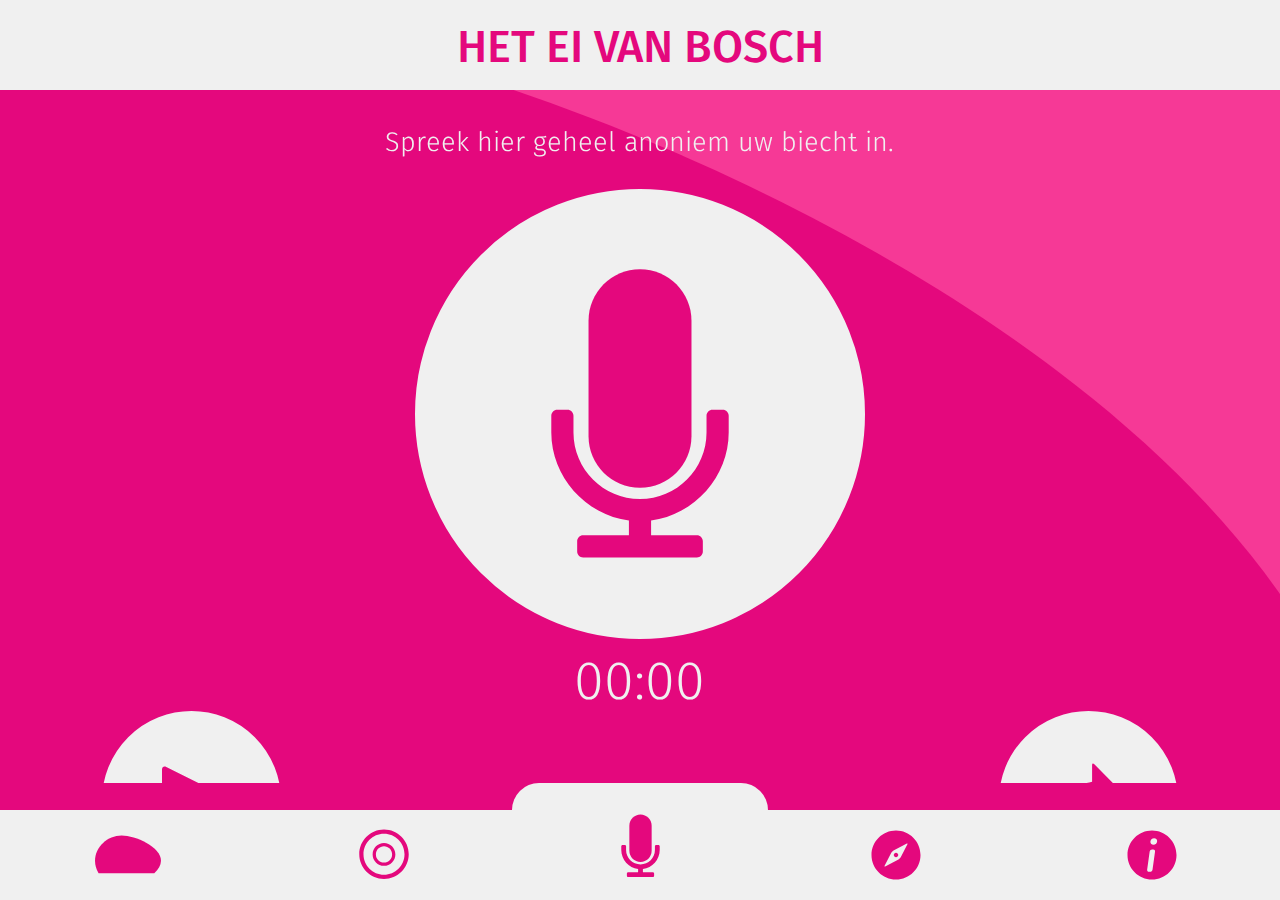
==== www/index.html @ 4fcfcecf "betere nav buttons" ====
<!DOCTYPE html>
<html lang="nl">
	<head>
		<title>HET EI VAN BOSCH</title>
		<meta charset="UTF-8"/>
		<meta name="viewport" content="user-scalable=no, initial-scale=1, maximum-scale=1, minimum-scale=1, target-densitydpi=device-dpi"/>
		<link rel="stylesheet" href="css/heteivanbosch.css">
		<script src="js/jquery-1.11.1.min.js"></script>
		<script src="phonegap.js"></script>
		<script src="js/heteivanbosch.js"></script>
		<script src="js/audiorecord.js"></script>
	</head>
	<body onload="loadScript()">

		<div id="background"></div>

		<header class="titel">
			<h1>HET EI VAN BOSCH</h1>
		</header>

<!-- section 1 Ei-->
		<section class="hide" id="pagina1">
			<h2>Het Ei van Bosch</h2>
			<p>
				Spijt is menselijk. Als je om je heen kijkt heeft iedereen die hier rondloopt ooit wel iets gedaan waar hij of zij spijt van heeft. Wat zijn jouw geheimen? Wat zou je terug willen draaien? Of het nou gaat om een snoepje dat je vroeger stiekem hebt gestolen bij die vertrouwde supermarkt om de hoek, of  om een vervelende opmerking in een dronken bui; met je verstand ben je ervan overtuigd dat je iets gedaan hebt wat je beter niet had kunnen doen. Je hebt een gevoel van schaamte omdat je je zonden ontdekt hebt, of omdat anderen je zonden hebben ontdekt.
			</p>
			<p>
				In het ei van Bosch kun je jezelf verlossen van deze spijt en schaamte. Spreek dit uit naar de bezoekers in het ei, of geef jezelf anoniem bloot via deze app. Zo kun je zonder enige schaamte herboren het ei achter je laten.
			</p>
		</section>

<!-- section 2 Shine -->
		<section class="hide" id="pagina2">
			<h2>Shine Festival</h2>
			<p>
				Het Ei van Bosch staat oorspronkelijk niet op het terrein van Shine, maar op een schildersdoek van Jheronimus Bosch. Met het jaar van Bosch in 2016 in het vooruitzicht heeft het volledige festival zich laten inspireren door dit doek; de Tuin der Lusten.
			</p>
		</section>

<!-- section 3 Mic -->
		<section class="show" id="pagina3">
			<p>
				Spreek hier geheel anoniem uw biecht in.
			</p>
			<div id="btnStart" class="btnRecord up"></div>
			<p id="textSecondsLeft">
				00:00
			</p>
			<div id="btnPlay" class="btnRecord up"></div>
			<div id="btnSend" class="btnRecord up"></div>
		</section>

<!-- section 4 Kompas -->
		<section class="hide" id="pagina4">
			<p>
				Volg de weg naar het Ei om uw biecht volledig ongedaan te maken.
			</p>
			<div>
				<img id="kompas" src="img/kompas.svg" alt="Kompas">
				<img id="weizer" src="img/weizer.svg" alt="Volg de weizer">
				<p id="afstand">afstand</p>
			</div>
			<!-- Volgende is niet nodig, alleen voor testdoeleinden -->
			<p id="info"><span id="geo"></span><br><span id="com"></span></p>
		</section>

<!-- section 5 Colofon -->
		<section class="hide" id="pagina5">
			<h2>Colofon</h2>
			<p>
				<h3>Studenten</h3>
				<ul>
					<li>Lucy Lin</li>
					<li>Luuk Marschalk</li>
					<li>Boudewijn Naaijkens</li>
					<li>Jeanic Smits</li>
					<li>Marit Welsing</li>
				</ul>
				<br>
				<h3>Docenten</h3>
				<ul>
					<li>Peter Hoens</li>
					<li>Bertus Rosier</li>
					<li>Frans van Seggelen</li>
					<li>Robert de Vaan</li>
					<li>Martijn Schuurmans</li>
					<li>Stijn Smulders</li>
					<li>Patty de Vaan-Verboord</li>
				</ul>
				<br>
				<h3>Contact</h3>
				<ul>
					<li><a href="mailto:heteivanbosch@gmail.com">heteivanbosch@gmail.com</a></li>
				</ul>
				<br>
				<ul>
					<li>Shine Bosch Arts Festival</li>
					<li>Communication &amp; Multimedia Design<br>
						Avans Hogeschool 's-Hertogenbosch</li>
				</ul>
			</p>
		</section>

<!-- buttons -->
		<nav>
			<div class="up" id="btnEi"></div>
			<div class="up" id="btnShine"></div>
			<div class="up" id="btnMic"></div>
			<div class="up" id="btnKompas"></div>
			<div class="up" id="btnColofon"></div>
		</nav>
	</body>
</html>
---- www/css/heteivanbosch.css ----
/* 
	#e4087d - kleur
	#f63996 - kleur (licht)
	#f0f0f0 - wit
*/

/* Algemene style elementen -------------------------------------------------*/
@font-face {font-family: "Fira Sans"; src: url("../fonts/FiraSans-Light.ttf"); font-weight: 300;}
@font-face {font-family: "Fira Sans"; src: url("../fonts/FiraSans-Medium.ttf"); font-weight: 500;}

* {
	margin: 0;
	padding: 0;
	border-width: 0;
	border-style: none;
	font-family: "Fira Sans";
	font-size: 3vh;
	font-weight: 300;
	line-height: 4vh;
	color: #f0f0f0;
}

html, body {
	height: 100%;
	background-color: #f63996;
}

#background {
	background-image: url("../img/achtergrond.svg");
	background-size: 100%;
	background-repeat: no-repeat;
	position: fixed;
	width: 350vmin;   /*  300vw */
	height: 200vmin;  /*  172vw */
	left: -150vmin;   /* -120vw */
	bottom: 0;
}

header {
	position: fixed;
	width: 100vw;
	height: 10vh;
	background-color: #f0f0f0;
}

h1 {
	font-size: 5vh;
	font-weight: 500;
	text-align: center;
	color: #e4087d;
	padding-top: 3.5vh;
}

h2 {
	font-weight: 500;
	font-size: 4vh;
	line-height: 6vh;
}

h3 {
	font-weight: 500;
	font-size: 3vh;
	line-height: 5vh;
}

section {
	padding: 2vh 8vw;
	position: fixed;
	top: 12vh;
	bottom: 13vh;
	width: 84vw;
	overflow-y: auto;
}

p {
	text-align: justify;
	margin-bottom: 1vh;
}

nav {
	position: fixed;
	bottom: 0;
	width: 100vw;
	height: 12vh;
}

nav div {
	display: block;
	position: fixed;
	bottom: 0;
	height: 10vh;
	width: 20vw;
	background-color: #f0f0f0;
	background-size: 10vh;
	background-repeat: no-repeat;
	background-position: center;
}

#btnEi {background-image: url("../img/icon/up_ei.svg"); left: 0vw;}
#btnEi.down {background-image: url("../img/icon/down_ei.svg");}
#btnShine {background-image: url("../img/icon/up_shine.svg"); left: 20vw;}
#btnShine.down {background-image: url("../img/icon/down_shine.svg");}
#btnMic {background-image: url("../img/icon/up_mic.svg"); left: 40vw;
	background-size: 13vh;
	box-sizing: border-box;
	-webkit-box-sizing: border-box;
	-moz-box-sizing: border-box;
	height: 13vh;
	border: 1vh solid #f0f0f0;
	border-bottom: 0;
	border-radius: 3vh 3vh 0 0;
}
#btnMic.down {background-image: url("../img/icon/down_mic.svg");}
#btnKompas {background-image: url("../img/icon/up_kompas.svg"); left: 60vw;}
#btnKompas.down {background-image: url("../img/icon/down_kompas.svg");}
#btnColofon {background-image: url("../img/icon/up_colofon.svg"); left: 80vw;}
#btnColofon.down {background-image: url("../img/icon/down_colofon.svg");}

.down {background-color: #e4087d;}
.up   {background-color: #f0f0f0;}

.show {display: block;}
.hide {display: none;}

/* Pagina 3: recording ------------------------------------------------------*/
.btnRecord {
	width: 44vmin;
	height: 44vmin;
	border-radius: 25vmin;
	background-size: 60vmin;
	background-repeat: no-repeat;
	background-position: center;
}

#btnStart {
	margin: 3vh auto;
	background-image: url("../img/icon/up_mic.svg");
	border: 3vmin solid #f0f0f0;
}

.down#btnStart {
	background-image: url("../img/icon/down_mic.svg");
}

#pagina3 p {
	text-align: center;
}
#textSecondsLeft {
	font-size: 6vh;
}

#btnPlay, #btnSend {
	width: 17vmin;
	height: 17vmin;
	border-radius: 10vmin;
	background-size: 17vmin;
	border: 1.5vmin solid #f0f0f0;
}
#btnPlay {
	float: left;
	background-image: url("../img/icon/record_play.svg");
}
#btnSend {
	float: right;
	background-image: url("../img/icon/record_send.svg");
}
.down#btnPlay {
	background-image: url("../img/icon/record_pause.svg");
}
.down#btnSend {
	background-image: url("../img/icon/record_sending.svg");
}

/* Pagina 4: weizer ---------------------------------------------------------*/
#pagina4 p {
	text-align: center;
}
#pagina4 div {
	position: relative;
	height: 50vmin;
	margin: 3vh auto;
	text-align: center;
}
#pagina4 img {
	position: absolute;
	width: 50vmin;
	height: 50vmin;
	top: 0;
	left: 42vw;
	margin-left: -25vmin;
}
#afstand {
	position: absolute;
	width: 84vw;
	top: 23vmin;
	color: #f63996;
	font-size: 3vh;
}
#pagina4 #info {
	text-align: left;
}

/* Pagina 5: colofon --------------------------------------------------------*/
ul {
	list-style: none;
}

li {
	font-size: 2.5vh;
	margin-bottom: 1vh;
	margin-left: 3vw;
}
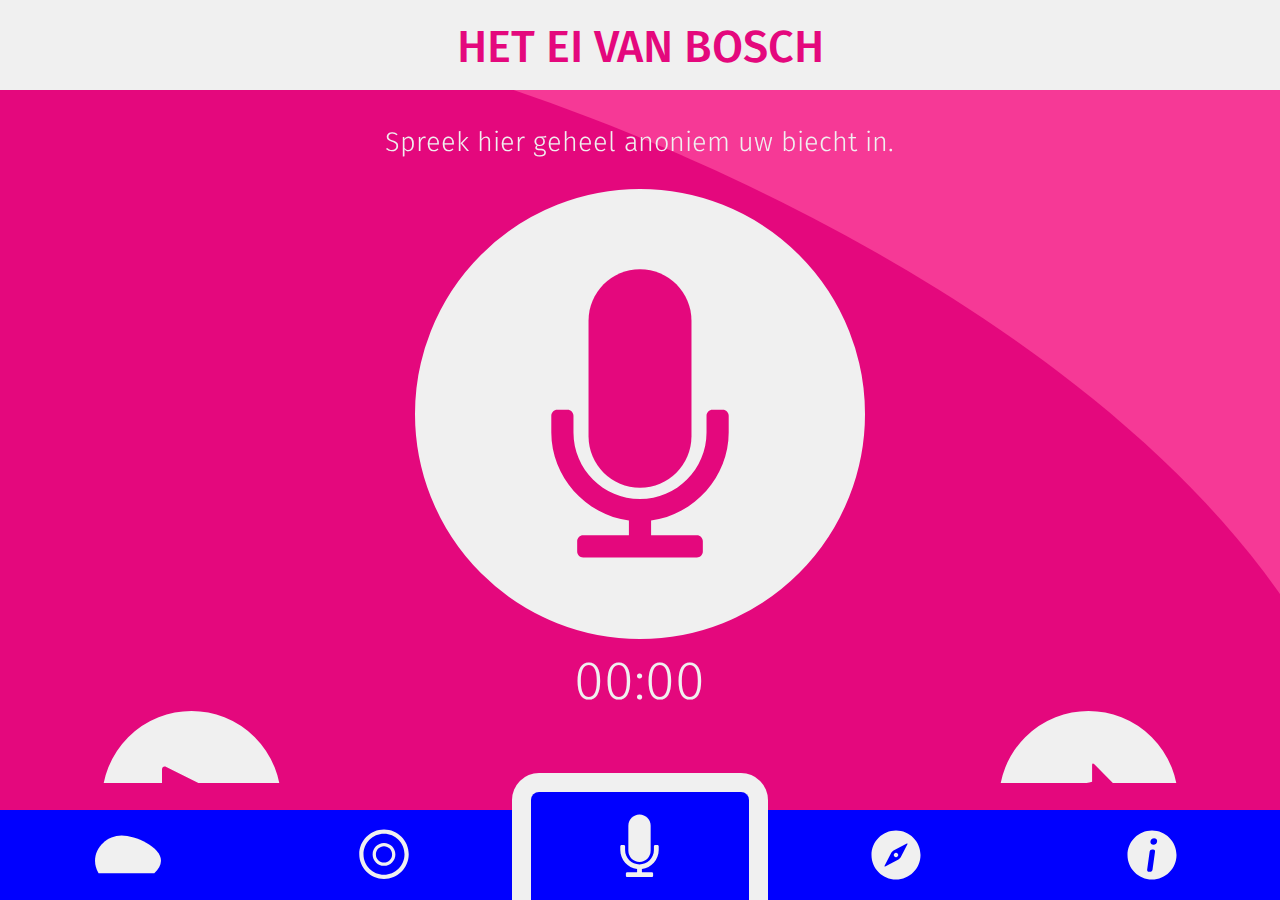
==== commit 9e4c5337: "zonder border box" ====
--- a/www/index.html
+++ b/www/index.html
@@ -103,11 +103,11 @@
 
 <!-- buttons -->
 		<nav>
-			<div class="up" id="btnEi"></div>
-			<div class="up" id="btnShine"></div>
-			<div class="up" id="btnMic"></div>
-			<div class="up" id="btnKompas"></div>
-			<div class="up" id="btnColofon"></div>
+			<div class="down" id="btnEi"></div>
+			<div class="down" id="btnShine"></div>
+			<div class="down" id="btnMic"></div>
+			<div class="down" id="btnKompas"></div>
+			<div class="down" id="btnColofon"></div>
 		</nav>
 	</body>
 </html>--- a/www/css/heteivanbosch.css
+++ b/www/css/heteivanbosch.css
@@ -102,11 +102,9 @@
 #btnShine.down {background-image: url("../img/icon/down_shine.svg");}
 #btnMic {background-image: url("../img/icon/up_mic.svg"); left: 40vw;
 	background-size: 13vh;
-	box-sizing: border-box;
-	-webkit-box-sizing: border-box;
-	-moz-box-sizing: border-box;
-	height: 13vh;
-	border: 1vh solid #f0f0f0;
+	width: 17vw;
+	height: 12vh;
+	border: 1.5vw solid #f0f0f0;
 	border-bottom: 0;
 	border-radius: 3vh 3vh 0 0;
 }
@@ -116,7 +114,7 @@
 #btnColofon {background-image: url("../img/icon/up_colofon.svg"); left: 80vw;}
 #btnColofon.down {background-image: url("../img/icon/down_colofon.svg");}
 
-.down {background-color: #e4087d;}
+.down {background-color: blue;}
 .up   {background-color: #f0f0f0;}
 
 .show {display: block;}
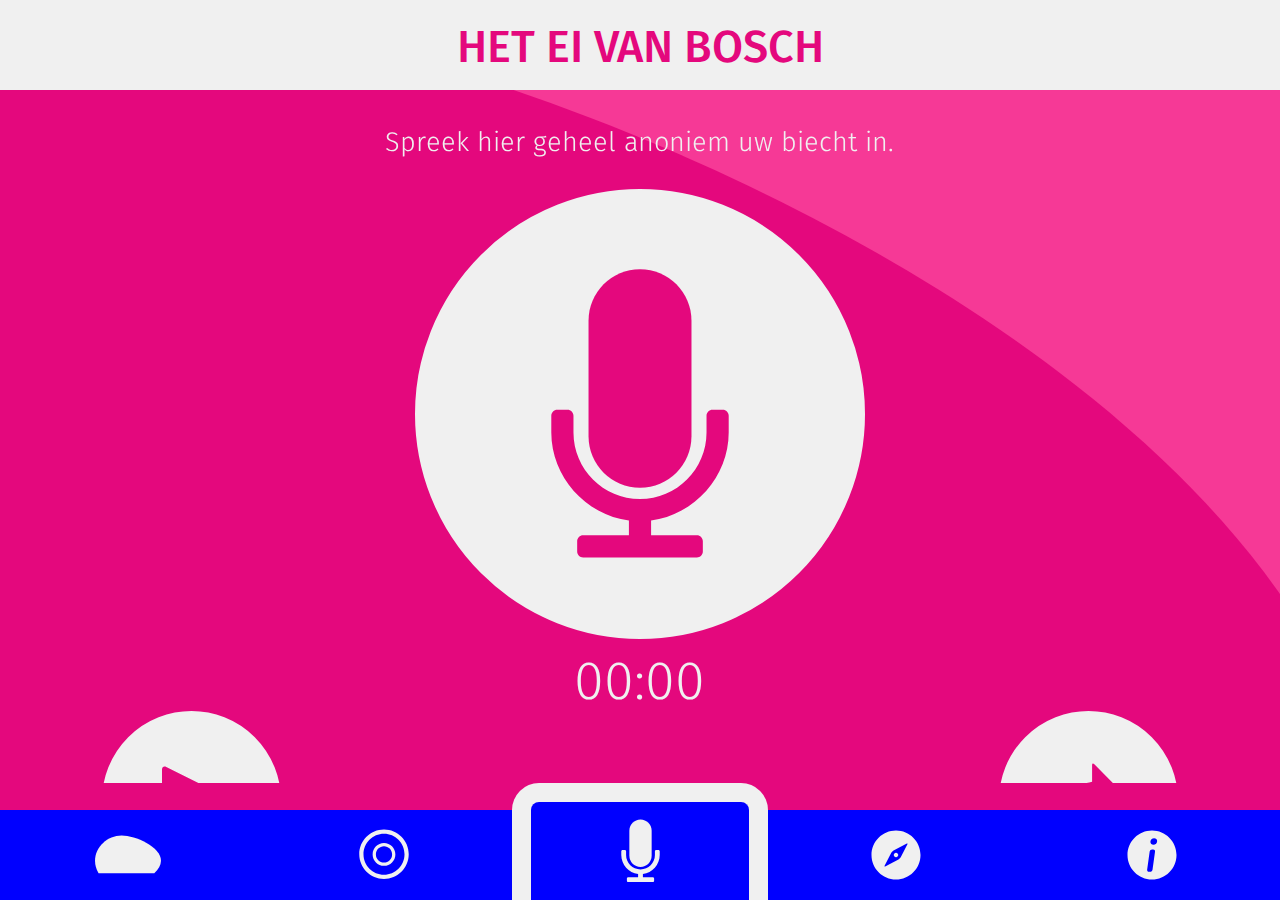
==== commit 91d1095a: "laatste" ====
--- a/www/index.html
+++ b/www/index.html
@@ -42,12 +42,12 @@
 			<p>
 				Spreek hier geheel anoniem uw biecht in.
 			</p>
-			<div id="btnStart" class="btnRecord up"></div>
+			<div id="btnStart" class="up"></div>
 			<p id="textSecondsLeft">
 				00:00
 			</p>
-			<div id="btnPlay" class="btnRecord up"></div>
-			<div id="btnSend" class="btnRecord up"></div>
+			<div id="btnPlay" class="up"></div>
+			<div id="btnSend" class="up"></div>
 		</section>
 
 <!-- section 4 Kompas -->
--- a/www/css/heteivanbosch.css
+++ b/www/css/heteivanbosch.css
@@ -81,11 +81,10 @@
 	position: fixed;
 	bottom: 0;
 	width: 100vw;
-	height: 12vh;
+	height: 13vh;
 }
 
 nav div {
-	display: block;
 	position: fixed;
 	bottom: 0;
 	height: 10vh;
@@ -102,11 +101,14 @@
 #btnShine.down {background-image: url("../img/icon/down_shine.svg");}
 #btnMic {background-image: url("../img/icon/up_mic.svg"); left: 40vw;
 	background-size: 13vh;
-	width: 17vw;
-	height: 12vh;
-	border: 1.5vw solid #f0f0f0;
-	border-bottom: 0;
+	height: 13vh;
 	border-radius: 3vh 3vh 0 0;
+	border-width: 1.5vw 1.5vw 0;
+	border-style: solid;
+	border-color: #f0f0f0;
+	box-sizing: border-box;
+	-webkit-box-sizing: border-box;
+	-moz-box-sizing: border-box;
 }
 #btnMic.down {background-image: url("../img/icon/down_mic.svg");}
 #btnKompas {background-image: url("../img/icon/up_kompas.svg"); left: 60vw;}
@@ -121,28 +123,25 @@
 .hide {display: none;}
 
 /* Pagina 3: recording ------------------------------------------------------*/
-.btnRecord {
+#pagina3 p {
+	text-align: center;
+}
+
+#btnStart {
 	width: 44vmin;
 	height: 44vmin;
 	border-radius: 25vmin;
 	background-size: 60vmin;
 	background-repeat: no-repeat;
 	background-position: center;
-}
-
-#btnStart {
 	margin: 3vh auto;
 	background-image: url("../img/icon/up_mic.svg");
 	border: 3vmin solid #f0f0f0;
 }
-
-.down#btnStart {
+#btnStart.down {
 	background-image: url("../img/icon/down_mic.svg");
 }
 
-#pagina3 p {
-	text-align: center;
-}
 #textSecondsLeft {
 	font-size: 6vh;
 }
@@ -152,6 +151,8 @@
 	height: 17vmin;
 	border-radius: 10vmin;
 	background-size: 17vmin;
+	background-repeat: no-repeat;
+	background-position: center;
 	border: 1.5vmin solid #f0f0f0;
 }
 #btnPlay {
@@ -162,10 +163,10 @@
 	float: right;
 	background-image: url("../img/icon/record_send.svg");
 }
-.down#btnPlay {
+#btnPlay.down {
 	background-image: url("../img/icon/record_pause.svg");
 }
-.down#btnSend {
+#btnSend.down {
 	background-image: url("../img/icon/record_sending.svg");
 }
 
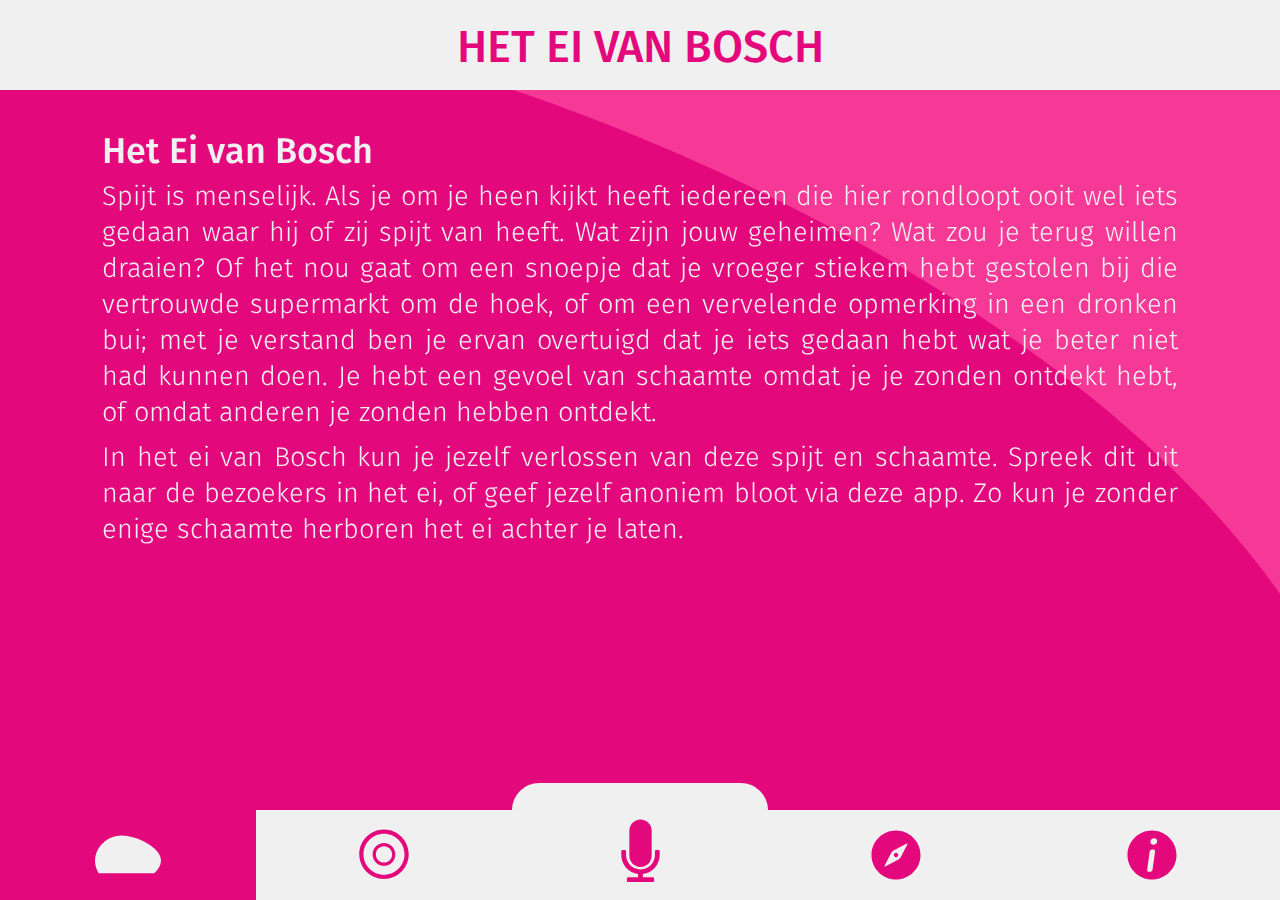
==== commit 3be42637: "wel goed beginnen..." ====
--- a/www/index.html
+++ b/www/index.html
@@ -19,7 +19,7 @@
 		</header>
 
 <!-- section 1 Ei-->
-		<section class="hide" id="pagina1">
+		<section class="show" id="pagina1">
 			<h2>Het Ei van Bosch</h2>
 			<p>
 				Spijt is menselijk. Als je om je heen kijkt heeft iedereen die hier rondloopt ooit wel iets gedaan waar hij of zij spijt van heeft. Wat zijn jouw geheimen? Wat zou je terug willen draaien? Of het nou gaat om een snoepje dat je vroeger stiekem hebt gestolen bij die vertrouwde supermarkt om de hoek, of  om een vervelende opmerking in een dronken bui; met je verstand ben je ervan overtuigd dat je iets gedaan hebt wat je beter niet had kunnen doen. Je hebt een gevoel van schaamte omdat je je zonden ontdekt hebt, of omdat anderen je zonden hebben ontdekt.
@@ -38,7 +38,7 @@
 		</section>
 
 <!-- section 3 Mic -->
-		<section class="show" id="pagina3">
+		<section class="hide" id="pagina3">
 			<p>
 				Spreek hier geheel anoniem uw biecht in.
 			</p>
@@ -104,10 +104,10 @@
 <!-- buttons -->
 		<nav>
 			<div class="down" id="btnEi"></div>
-			<div class="down" id="btnShine"></div>
-			<div class="down" id="btnMic"></div>
-			<div class="down" id="btnKompas"></div>
-			<div class="down" id="btnColofon"></div>
+			<div class="up" id="btnShine"></div>
+			<div class="up" id="btnMic"></div>
+			<div class="up" id="btnKompas"></div>
+			<div class="up" id="btnColofon"></div>
 		</nav>
 	</body>
 </html>--- a/www/css/heteivanbosch.css
+++ b/www/css/heteivanbosch.css
@@ -116,7 +116,7 @@
 #btnColofon {background-image: url("../img/icon/up_colofon.svg"); left: 80vw;}
 #btnColofon.down {background-image: url("../img/icon/down_colofon.svg");}
 
-.down {background-color: blue;}
+.down {background-color: #e4087d;}
 .up   {background-color: #f0f0f0;}
 
 .show {display: block;}
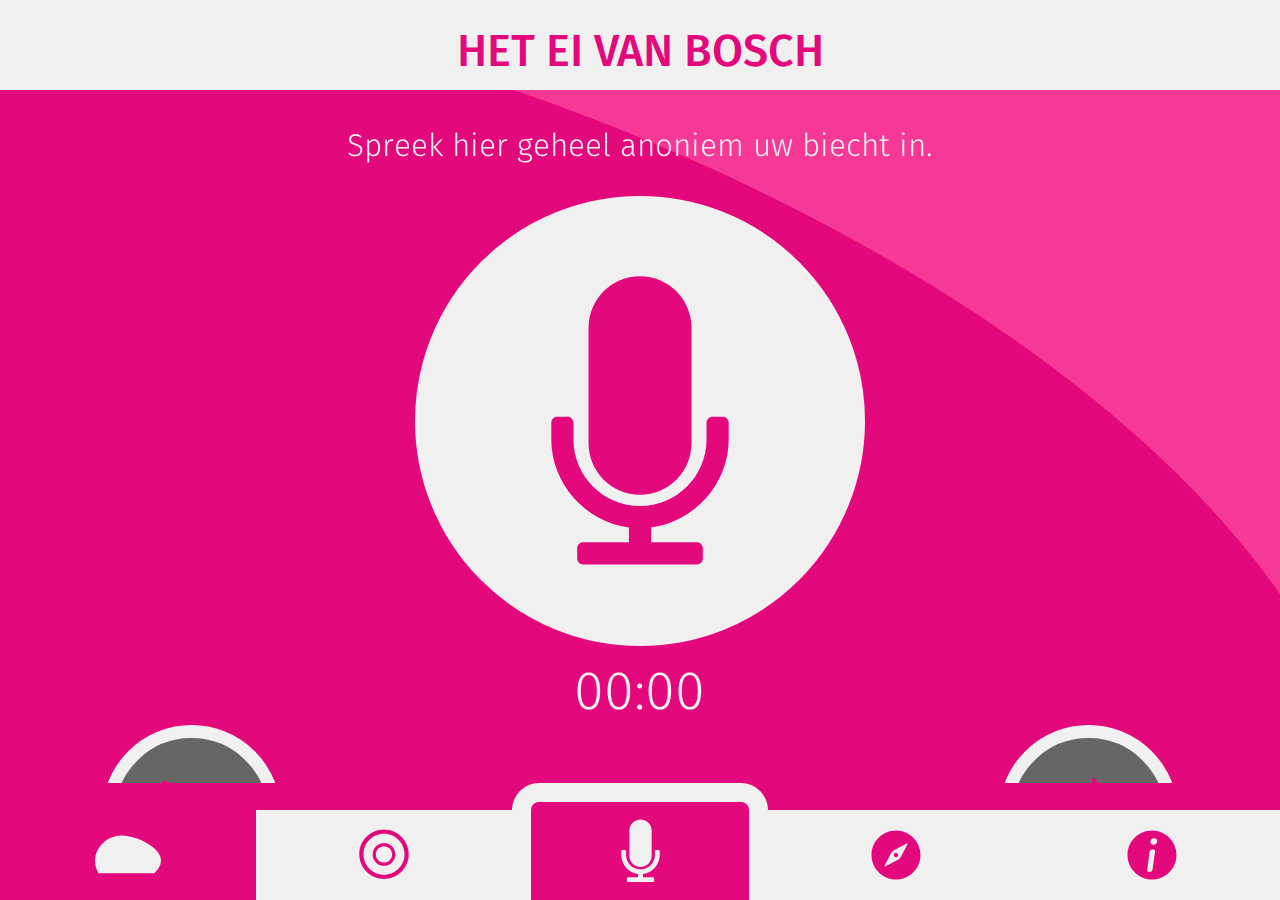
==== commit 472c6e2d: "eerste poging feedback" ====
--- a/www/index.html
+++ b/www/index.html
@@ -19,7 +19,7 @@
 		</header>
 
 <!-- section 1 Ei-->
-		<section class="show" id="pagina1">
+		<section class="hide" id="pagina1">
 			<h2>Het Ei van Bosch</h2>
 			<p>
 				Spijt is menselijk. Als je om je heen kijkt heeft iedereen die hier rondloopt ooit wel iets gedaan waar hij of zij spijt van heeft. Wat zijn jouw geheimen? Wat zou je terug willen draaien? Of het nou gaat om een snoepje dat je vroeger stiekem hebt gestolen bij die vertrouwde supermarkt om de hoek, of  om een vervelende opmerking in een dronken bui; met je verstand ben je ervan overtuigd dat je iets gedaan hebt wat je beter niet had kunnen doen. Je hebt een gevoel van schaamte omdat je je zonden ontdekt hebt, of omdat anderen je zonden hebben ontdekt.
@@ -38,16 +38,16 @@
 		</section>
 
 <!-- section 3 Mic -->
-		<section class="hide" id="pagina3">
+		<section class="show" id="pagina3">
 			<p>
 				Spreek hier geheel anoniem uw biecht in.
 			</p>
-			<div id="btnStart" class="up"></div>
+			<div id="btnStart" class="down"></div>
 			<p id="textSecondsLeft">
 				00:00
 			</p>
-			<div id="btnPlay" class="up"></div>
-			<div id="btnSend" class="up"></div>
+			<div id="btnPlay" class="down"></div>
+			<div id="btnSend" class="down"></div>
 		</section>
 
 <!-- section 4 Kompas -->
@@ -105,7 +105,7 @@
 		<nav>
 			<div class="down" id="btnEi"></div>
 			<div class="up" id="btnShine"></div>
-			<div class="up" id="btnMic"></div>
+			<div class="down" id="btnMic"></div>
 			<div class="up" id="btnKompas"></div>
 			<div class="up" id="btnColofon"></div>
 		</nav>
--- a/www/css/heteivanbosch.css
+++ b/www/css/heteivanbosch.css
@@ -14,9 +14,9 @@
 	border-width: 0;
 	border-style: none;
 	font-family: "Fira Sans";
-	font-size: 3vh;
+	font-size: 3.5vh;
 	font-weight: 300;
-	line-height: 4vh;
+	line-height: 4.8vh;
 	color: #f0f0f0;
 }
 
@@ -54,13 +54,11 @@
 h2 {
 	font-weight: 500;
 	font-size: 4vh;
-	line-height: 6vh;
 }
 
 h3 {
 	font-weight: 500;
-	font-size: 3vh;
-	line-height: 5vh;
+	font-size: 3.5vh;
 }
 
 section {
@@ -118,6 +116,7 @@
 
 .down {background-color: #e4087d;}
 .up   {background-color: #f0f0f0;}
+.not  {background-color: #666666;}
 
 .show {display: block;}
 .hide {display: none;}
@@ -205,7 +204,7 @@
 }
 
 li {
-	font-size: 2.5vh;
+	font-size: 3.5vh;
 	margin-bottom: 1vh;
 	margin-left: 3vw;
 }
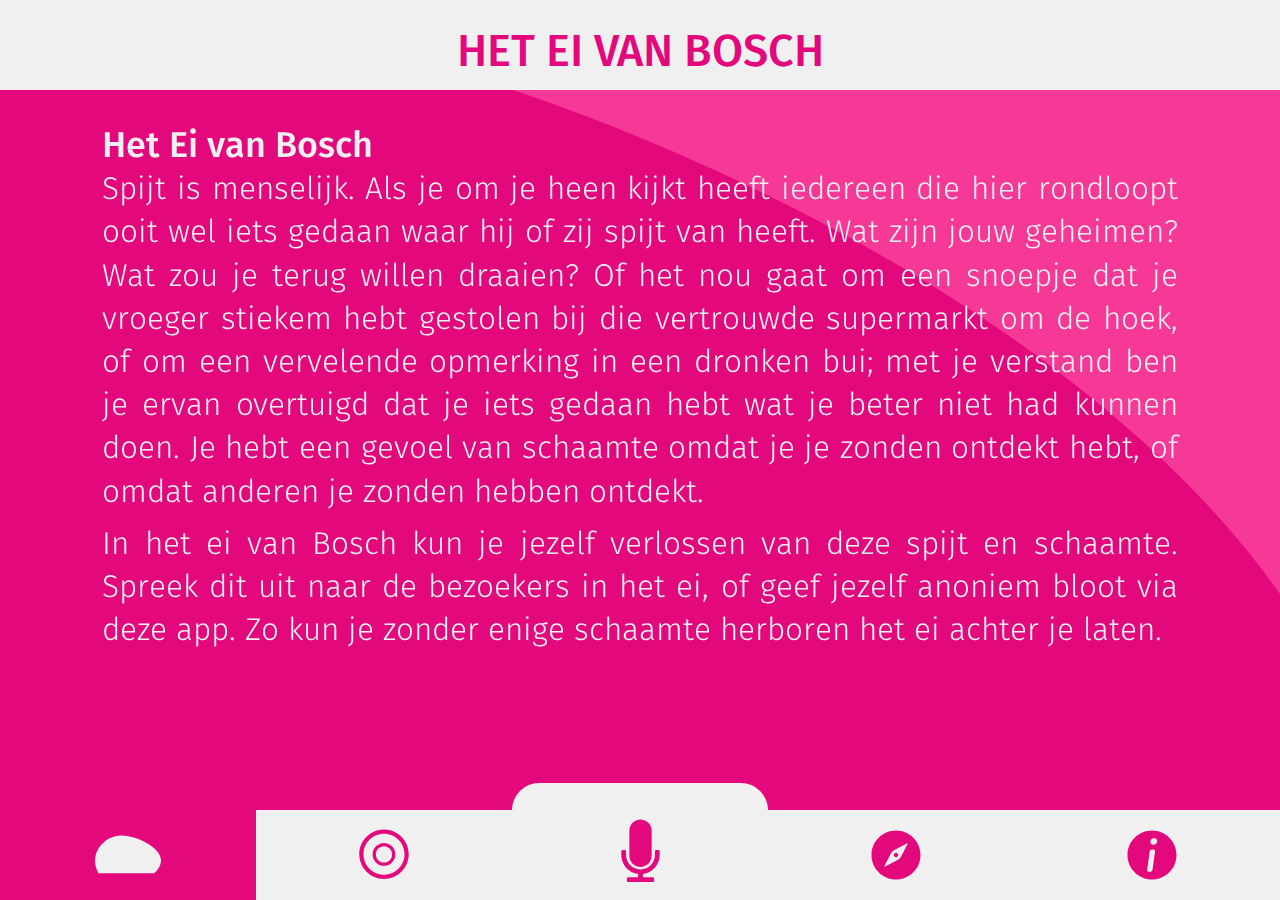
==== commit 23186b2a: "De aanhouder wint" ====
--- a/www/index.html
+++ b/www/index.html
@@ -19,7 +19,7 @@
 		</header>
 
 <!-- section 1 Ei-->
-		<section class="hide" id="pagina1">
+		<section class="show" id="pagina1">
 			<h2>Het Ei van Bosch</h2>
 			<p>
 				Spijt is menselijk. Als je om je heen kijkt heeft iedereen die hier rondloopt ooit wel iets gedaan waar hij of zij spijt van heeft. Wat zijn jouw geheimen? Wat zou je terug willen draaien? Of het nou gaat om een snoepje dat je vroeger stiekem hebt gestolen bij die vertrouwde supermarkt om de hoek, of  om een vervelende opmerking in een dronken bui; met je verstand ben je ervan overtuigd dat je iets gedaan hebt wat je beter niet had kunnen doen. Je hebt een gevoel van schaamte omdat je je zonden ontdekt hebt, of omdat anderen je zonden hebben ontdekt.
@@ -38,16 +38,16 @@
 		</section>
 
 <!-- section 3 Mic -->
-		<section class="show" id="pagina3">
+		<section class="hide" id="pagina3">
 			<p>
 				Spreek hier geheel anoniem uw biecht in.
 			</p>
-			<div id="btnStart" class="down"></div>
+			<div id="btnStart" class="up"></div>
 			<p id="textSecondsLeft">
 				00:00
 			</p>
-			<div id="btnPlay" class="down"></div>
-			<div id="btnSend" class="down"></div>
+			<div id="btnPlay" class="up"></div>
+			<div id="btnSend" class="up"></div>
 		</section>
 
 <!-- section 4 Kompas -->
@@ -105,7 +105,7 @@
 		<nav>
 			<div class="down" id="btnEi"></div>
 			<div class="up" id="btnShine"></div>
-			<div class="down" id="btnMic"></div>
+			<div class="up" id="btnMic"></div>
 			<div class="up" id="btnKompas"></div>
 			<div class="up" id="btnColofon"></div>
 		</nav>
--- a/www/css/heteivanbosch.css
+++ b/www/css/heteivanbosch.css
@@ -116,7 +116,7 @@
 
 .down {background-color: #e4087d;}
 .up   {background-color: #f0f0f0;}
-.not  {background-color: #666666;}
+.not  {background-color: #999999;}
 
 .show {display: block;}
 .hide {display: none;}
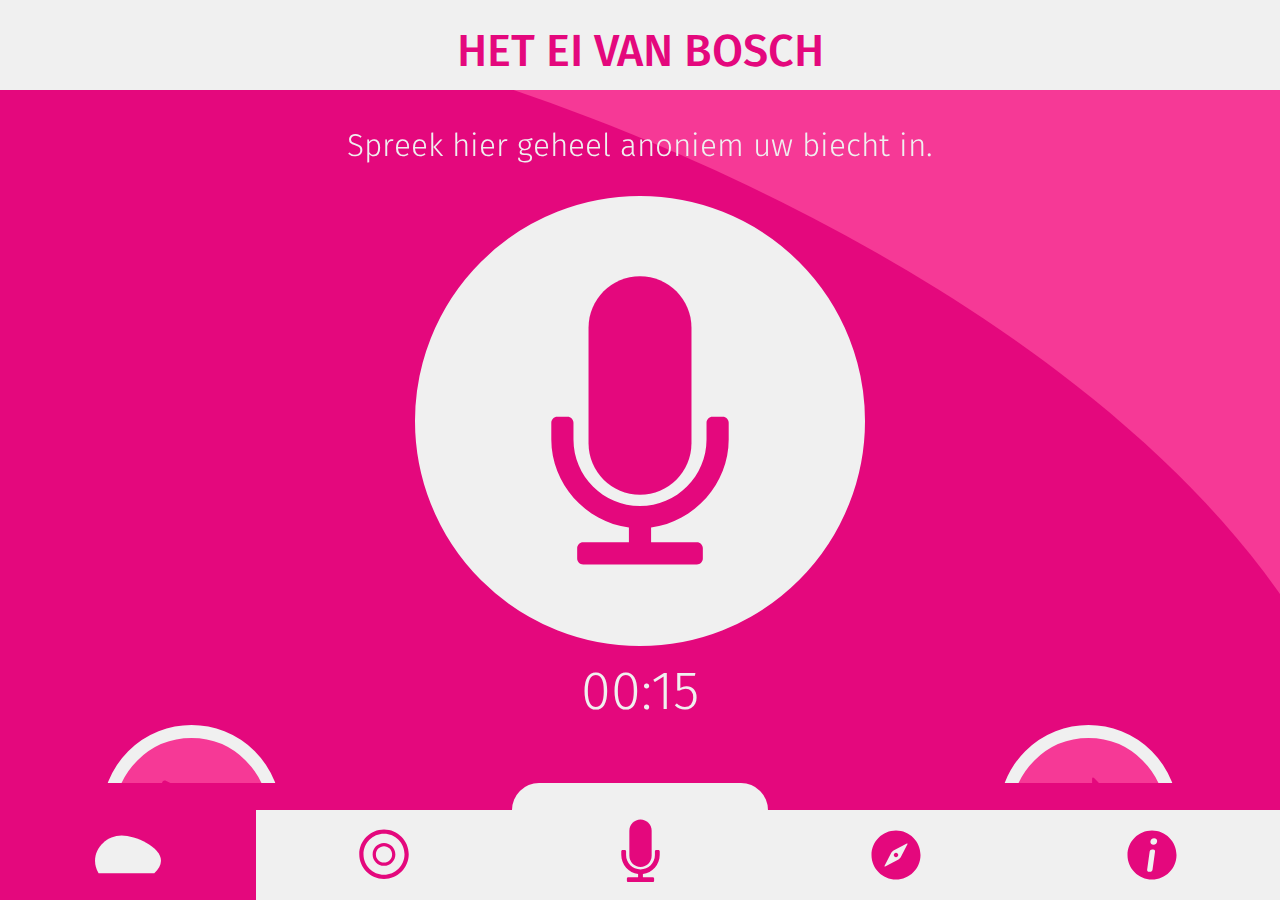
==== commit b66cb6db: "fine tuning" ====
--- a/www/index.html
+++ b/www/index.html
@@ -19,7 +19,7 @@
 		</header>
 
 <!-- section 1 Ei-->
-		<section class="show" id="pagina1">
+		<section class="hide" id="pagina1">
 			<h2>Het Ei van Bosch</h2>
 			<p>
 				Spijt is menselijk. Als je om je heen kijkt heeft iedereen die hier rondloopt ooit wel iets gedaan waar hij of zij spijt van heeft. Wat zijn jouw geheimen? Wat zou je terug willen draaien? Of het nou gaat om een snoepje dat je vroeger stiekem hebt gestolen bij die vertrouwde supermarkt om de hoek, of  om een vervelende opmerking in een dronken bui; met je verstand ben je ervan overtuigd dat je iets gedaan hebt wat je beter niet had kunnen doen. Je hebt een gevoel van schaamte omdat je je zonden ontdekt hebt, of omdat anderen je zonden hebben ontdekt.
@@ -38,7 +38,7 @@
 		</section>
 
 <!-- section 3 Mic -->
-		<section class="hide" id="pagina3">
+		<section class="show" id="pagina3">
 			<p>
 				Spreek hier geheel anoniem uw biecht in.
 			</p>
@@ -46,8 +46,8 @@
 			<p id="textSecondsLeft">
 				00:00
 			</p>
-			<div id="btnPlay" class="up"></div>
-			<div id="btnSend" class="up"></div>
+			<div id="btnPlay" class="not"></div>
+			<div id="btnSend" class="not"></div>
 		</section>
 
 <!-- section 4 Kompas -->
--- a/www/css/heteivanbosch.css
+++ b/www/css/heteivanbosch.css
@@ -116,7 +116,6 @@
 
 .down {background-color: #e4087d;}
 .up   {background-color: #f0f0f0;}
-.not  {background-color: #999999;}
 
 .show {display: block;}
 .hide {display: none;}
@@ -167,6 +166,10 @@
 }
 #btnSend.down {
 	background-image: url("../img/icon/record_sending.svg");
+}
+.not  {
+	background-color: #f63996;
+	border-color: #f63996;
 }
 
 /* Pagina 4: weizer ---------------------------------------------------------*/
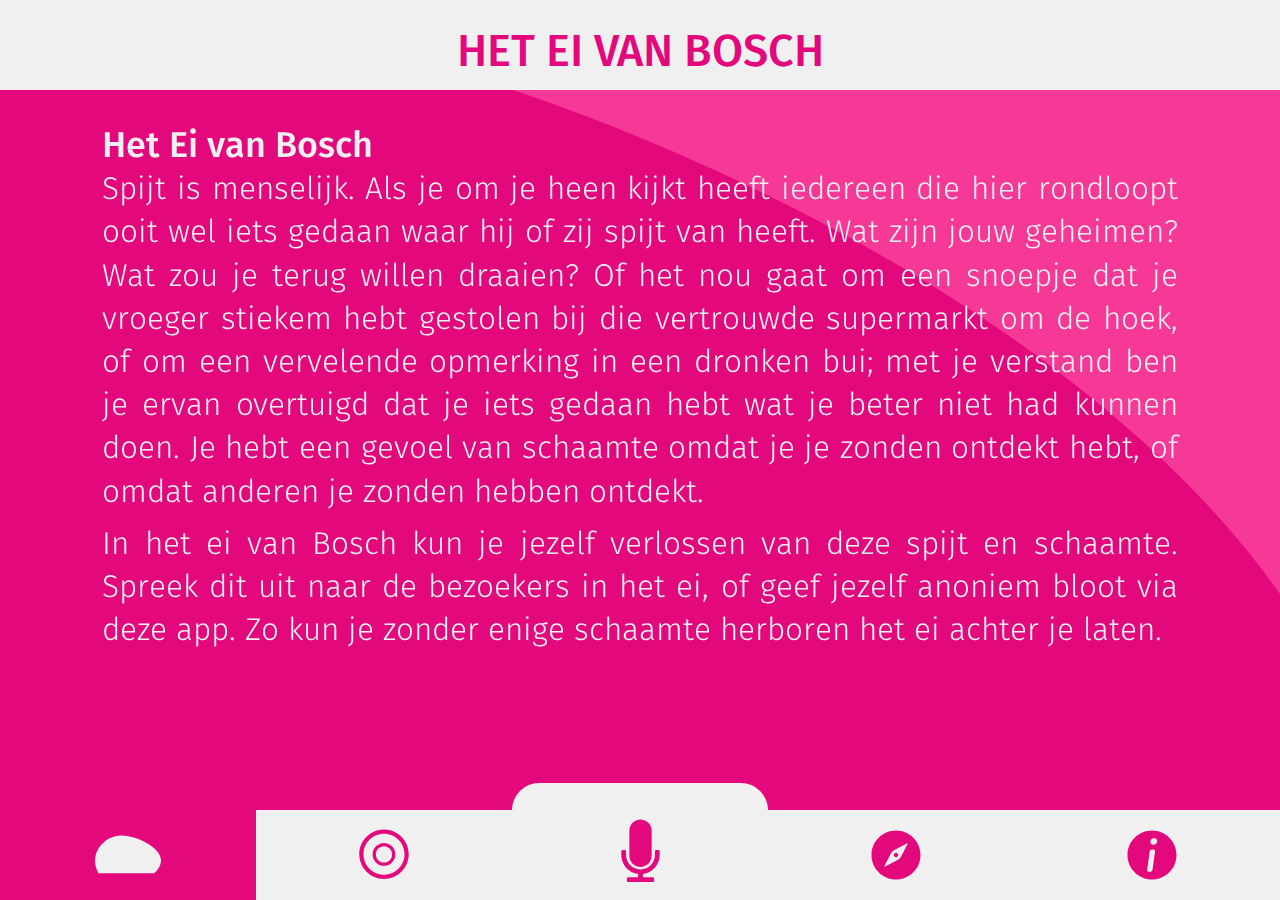
==== commit 6bdebab3: "kleurtjes" ====
--- a/www/index.html
+++ b/www/index.html
@@ -19,7 +19,7 @@
 		</header>
 
 <!-- section 1 Ei-->
-		<section class="hide" id="pagina1">
+		<section class="show" id="pagina1">
 			<h2>Het Ei van Bosch</h2>
 			<p>
 				Spijt is menselijk. Als je om je heen kijkt heeft iedereen die hier rondloopt ooit wel iets gedaan waar hij of zij spijt van heeft. Wat zijn jouw geheimen? Wat zou je terug willen draaien? Of het nou gaat om een snoepje dat je vroeger stiekem hebt gestolen bij die vertrouwde supermarkt om de hoek, of  om een vervelende opmerking in een dronken bui; met je verstand ben je ervan overtuigd dat je iets gedaan hebt wat je beter niet had kunnen doen. Je hebt een gevoel van schaamte omdat je je zonden ontdekt hebt, of omdat anderen je zonden hebben ontdekt.
@@ -38,7 +38,7 @@
 		</section>
 
 <!-- section 3 Mic -->
-		<section class="show" id="pagina3">
+		<section class="hide" id="pagina3">
 			<p>
 				Spreek hier geheel anoniem uw biecht in.
 			</p>
--- a/www/css/heteivanbosch.css
+++ b/www/css/heteivanbosch.css
@@ -163,6 +163,7 @@
 }
 #btnPlay.down {
 	background-image: url("../img/icon/record_pause.svg");
+	background-color: #f0f0f0;
 }
 #btnSend.down {
 	background-image: url("../img/icon/record_sending.svg");
